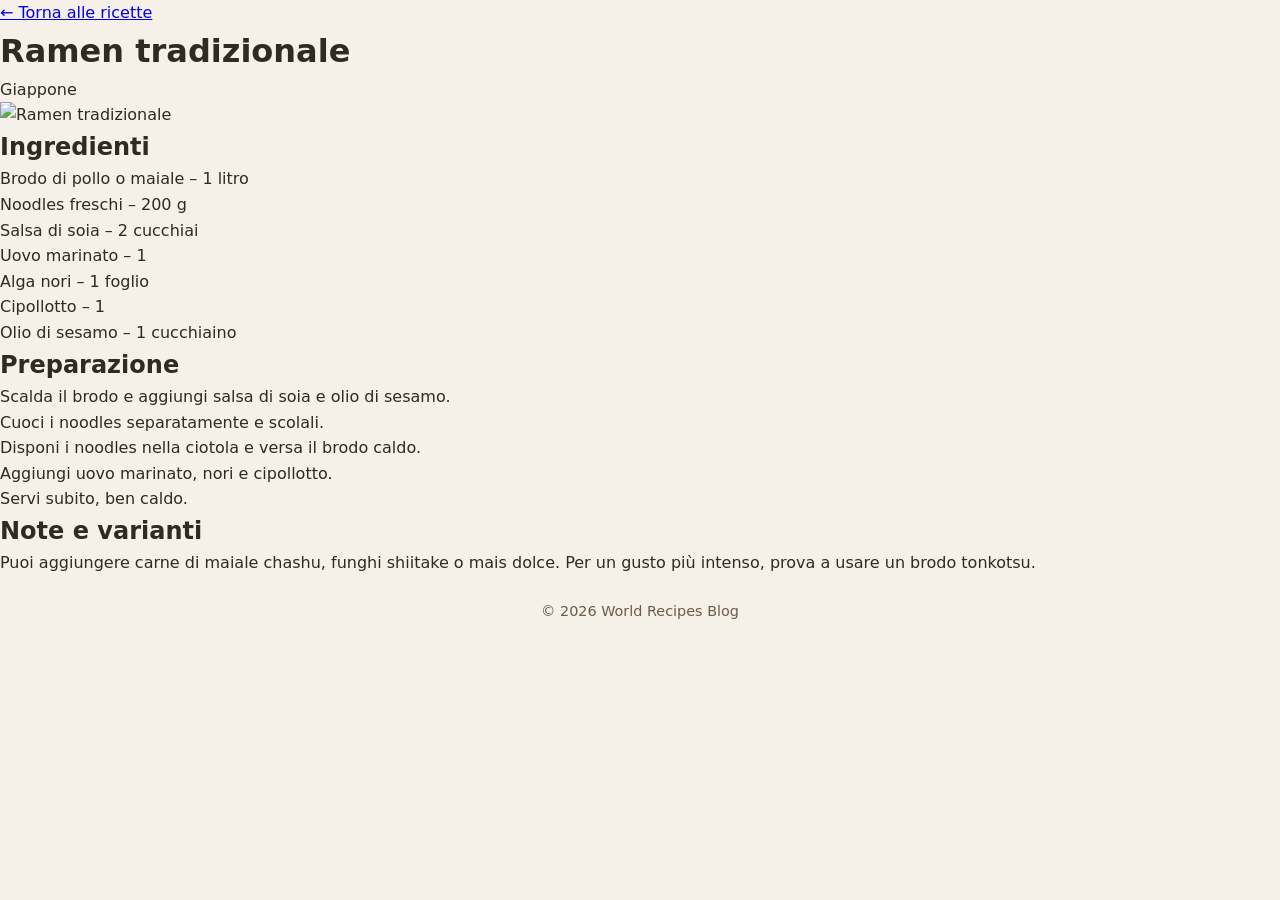
==== ricetta1.html @ a1bd0bc9 "Create ricetta1.html" ====
<!DOCTYPE html>
<html lang="it">
<head>
  <meta charset="UTF-8" />
  <meta name="viewport" content="width=device-width, initial-scale=1.0" />
  <title>Ramen tradizionale – World Recipes Blog</title>
  <link rel="stylesheet" href="styles.css" />
</head>

<body class="pagina-ricetta">

  <header class="header-ricetta">
    <a href="index.html" class="back-link">← Torna alle ricette</a>
    <h1>Ramen tradizionale</h1>
    <p class="sottotitolo-paese">Giappone</p>
  </header>

  <main class="contenuto-ricetta">

    <div class="hero-ricetta">
      <img src="img/ramen.jpg" alt="Ramen tradizionale" />
    </div>

    <section class="box-ricetta">
      <h2>Ingredienti</h2>
      <ul>
        <li>Brodo di pollo o maiale – 1 litro</li>
        <li>Noodles freschi – 200 g</li>
        <li>Salsa di soia – 2 cucchiai</li>
        <li>Uovo marinato – 1</li>
        <li>Alga nori – 1 foglio</li>
        <li>Cipollotto – 1</li>
        <li>Olio di sesamo – 1 cucchiaino</li>
      </ul>
    </section>

    <section class="box-ricetta">
      <h2>Preparazione</h2>
      <ol>
        <li>Scalda il brodo e aggiungi salsa di soia e olio di sesamo.</li>
        <li>Cuoci i noodles separatamente e scolali.</li>
        <li>Disponi i noodles nella ciotola e versa il brodo caldo.</li>
        <li>Aggiungi uovo marinato, nori e cipollotto.</li>
        <li>Servi subito, ben caldo.</li>
      </ol>
    </section>

    <section class="box-ricetta">
      <h2>Note e varianti</h2>
      <p>
        Puoi aggiungere carne di maiale chashu, funghi shiitake o mais dolce.
        Per un gusto più intenso, prova a usare un brodo tonkotsu.
      </p>
    </section>

  </main>

  <footer class="footer">
    <p>© 2026 World Recipes Blog</p>
  </footer>

</body>
</html>
---- styles.css ----
/* Reset semplice */
* {
  margin: 0;
  padding: 0;
  box-sizing: border-box;
}

body {
  font-family: system-ui, -apple-system, BlinkMacSystemFont, "Segoe UI", sans-serif;
  background-color: #f5f0e8; /* beige chiaro */
  color: #2f2a24;            /* marrone scuro */
  line-height: 1.6;
}

/* Hero */
.hero {
  background: linear-gradient(
      rgba(20, 40, 30, 0.6),
      rgba(20, 40, 30, 0.7)
    ),
    url("img/hero-food.jpg") center/cover no-repeat;
  color: #fdfaf4;
  padding: 6rem 1.5rem;
  text-align: center;
}

.hero-content {
  max-width: 800px;
  margin: 0 auto;
}

.hero h1 {
  font-size: 2.8rem;
  letter-spacing: 0.05em;
  margin-bottom: 1rem;
}

.hero p {
  font-size: 1.1rem;
  margin-bottom: 2rem;
}

.btn-primary {
  display: inline-block;
  padding: 0.8rem 1.8rem;
  border-radius: 999px;
  background-color: #2e7d32; /* verde principale */
  color: #fdfaf4;
  text-decoration: none;
  font-weight: 600;
  transition: background-color 0.2s ease, transform 0.2s ease;
}

.btn-primary:hover {
  background-color: #256428;
  transform: translateY(-1px);
}

/* Sezioni */
.section {
  padding: 3.5rem 1.5rem 4rem;
  max-width: 1100px;
  margin: 0 auto;
}

.section h2 {
  font-size: 2rem;
  margin-bottom: 0.5rem;
  text-align: center;
  color: #23402a;
}

.section-subtitle {
  text-align: center;
  margin-bottom: 2.5rem;
  color: #6b5b4b;
}

/* Griglia ricette */
.grid-ricette {
  display: grid;
  grid-template-columns: repeat(auto-fit, minmax(230px, 1fr));
  gap: 1.8rem;
}

.card-ricetta {
  background-color: #fdfaf4;
  border-radius: 14px;
  overflow: hidden;
  box-shadow: 0 10px 25px rgba(0, 0, 0, 0.08);
  transition: transform 0.2s ease, box-shadow 0.2s ease;
}

.card-ricetta a {
  color: inherit;
  text-decoration: none;
  display: block;
  height: 100%;
}

.card-ricetta:hover {
  transform: translateY(-6px);
  box-shadow: 0 16px 35px rgba(0, 0, 0, 0.12);
}

/* Immagine + tag paese */
.card-image-wrapper {
  position: relative;
  overflow: hidden;
}

.card-image-wrapper img {
  width: 100%;
  height: 210px;
  object-fit: cover;
  display: block;
  transition: transform 0.4s ease;
}

.card-ricetta:hover .card-image-wrapper img {
  transform: scale(1.06);
}

.card-tag {
  position: absolute;
  left: 12px;
  bottom: 12px;
  background-color: rgba(46, 125, 50, 0.9);
  color: #fdfaf4;
  padding: 0.25rem 0.7rem;
  border-radius: 999px;
  font-size: 0.8rem;
  font-weight: 600;
}

/* Contenuto card */
.card-content {
  padding: 1.1rem 1.2rem 1.3rem;
}

.card-content h3 {
  font-size: 1.1rem;
  margin-bottom: 0.4rem;
  color: #2f2a24;
}

.card-content p {
  font-size: 0.95rem;
  color: #6b5b4b;
}

/* Footer */
.footer {
  text-align: center;
  padding: 1.5rem 1rem 2rem;
  font-size: 0.9rem;
  color: #6b5b4b;
}

/* Responsivo */
@media (min-width: 900px) {
  .hero {
    text-align: left;
  }

  .hero-content {
    margin-left: 5%;
  }

  .hero h1 {
    font-size: 3.2rem;
  }
}
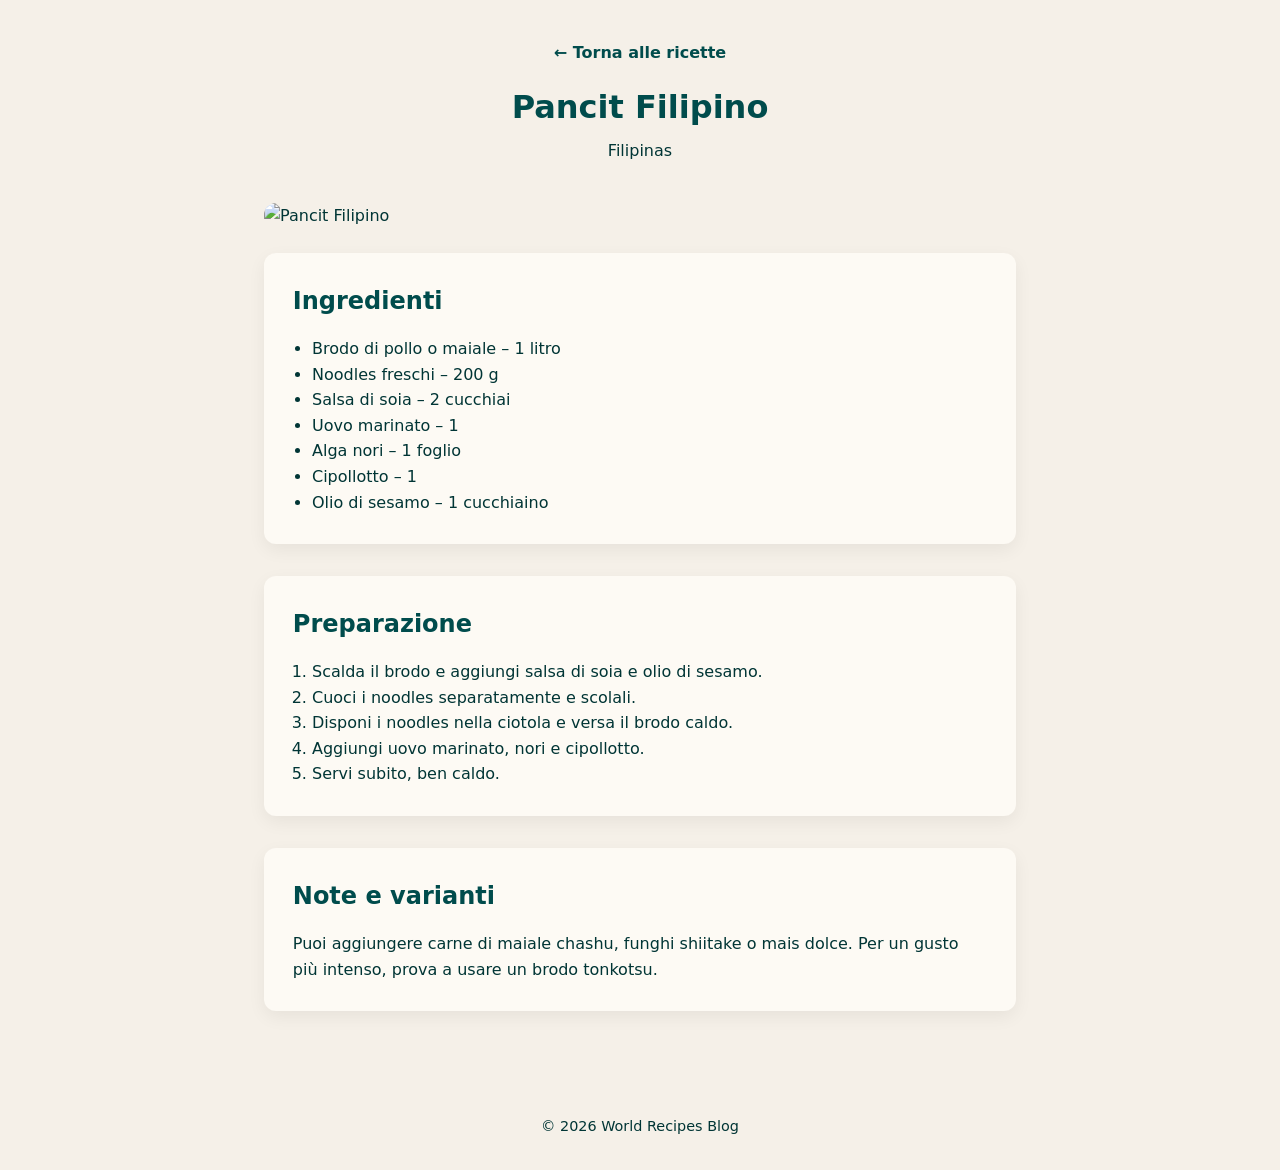
==== commit 466ee9cd: "Update ricetta1.html" ====
--- a/ricetta1.html
+++ b/ricetta1.html
@@ -3,7 +3,7 @@
 <head>
   <meta charset="UTF-8" />
   <meta name="viewport" content="width=device-width, initial-scale=1.0" />
-  <title>Ramen tradizionale – World Recipes Blog</title>
+  <title>Pancit – Recetas del mundo</title>
   <link rel="stylesheet" href="styles.css" />
 </head>
 
@@ -11,14 +11,14 @@
 
   <header class="header-ricetta">
     <a href="index.html" class="back-link">← Torna alle ricette</a>
-    <h1>Ramen tradizionale</h1>
-    <p class="sottotitolo-paese">Giappone</p>
+    <h1>Pancit Filipino</h1>
+    <p class="sottotitolo-paese">Filipinas</p>
   </header>
 
   <main class="contenuto-ricetta">
 
     <div class="hero-ricetta">
-      <img src="img/ramen.jpg" alt="Ramen tradizionale" />
+      <img src="img/ramen.jpg" alt="Pancit Filipino" />
     </div>
 
     <section class="box-ricetta">
--- a/styles.css
+++ b/styles.css
@@ -7,21 +7,17 @@
 
 body {
   font-family: system-ui, -apple-system, BlinkMacSystemFont, "Segoe UI", sans-serif;
-  background-color: #f5f0e8; /* beige chiaro */
-  color: #2f2a24;            /* marrone scuro */
+  background-color: #f5f0e8;
+  color: #003535;
   line-height: 1.6;
 }
 
-/* Hero */
+/* Hero senza gradienti, colore netto */
 .hero {
-  background: linear-gradient(
-      rgba(20, 40, 30, 0.6),
-      rgba(20, 40, 30, 0.7)
-    ),
-    url("img/hero-food.jpg") center/cover no-repeat;
+  background-color: #004c4c;
   color: #fdfaf4;
   padding: 6rem 1.5rem;
-  text-align: center;
+  text-align: center; /* titolo centrato */
 }
 
 .hero-content {
@@ -33,18 +29,20 @@
   font-size: 2.8rem;
   letter-spacing: 0.05em;
   margin-bottom: 1rem;
+  text-align: center; /* centrato */
 }
 
 .hero p {
   font-size: 1.1rem;
   margin-bottom: 2rem;
+  text-align: center;
 }
 
 .btn-primary {
   display: inline-block;
   padding: 0.8rem 1.8rem;
   border-radius: 999px;
-  background-color: #2e7d32; /* verde principale */
+  background-color: #003535;
   color: #fdfaf4;
   text-decoration: none;
   font-weight: 600;
@@ -52,7 +50,7 @@
 }
 
 .btn-primary:hover {
-  background-color: #256428;
+  background-color: #004c4c;
   transform: translateY(-1px);
 }
 
@@ -67,13 +65,13 @@
   font-size: 2rem;
   margin-bottom: 0.5rem;
   text-align: center;
-  color: #23402a;
+  color: #004c4c;
 }
 
 .section-subtitle {
   text-align: center;
   margin-bottom: 2.5rem;
-  color: #6b5b4b;
+  color: #003535;
 }
 
 /* Griglia ricette */
@@ -91,13 +89,6 @@
   transition: transform 0.2s ease, box-shadow 0.2s ease;
 }
 
-.card-ricetta a {
-  color: inherit;
-  text-decoration: none;
-  display: block;
-  height: 100%;
-}
-
 .card-ricetta:hover {
   transform: translateY(-6px);
   box-shadow: 0 16px 35px rgba(0, 0, 0, 0.12);
@@ -113,7 +104,6 @@
   width: 100%;
   height: 210px;
   object-fit: cover;
-  display: block;
   transition: transform 0.4s ease;
 }
 
@@ -125,7 +115,7 @@
   position: absolute;
   left: 12px;
   bottom: 12px;
-  background-color: rgba(46, 125, 50, 0.9);
+  background-color: #004c4c;
   color: #fdfaf4;
   padding: 0.25rem 0.7rem;
   border-radius: 999px;
@@ -141,12 +131,12 @@
 .card-content h3 {
   font-size: 1.1rem;
   margin-bottom: 0.4rem;
-  color: #2f2a24;
+  color: #003535;
 }
 
 .card-content p {
   font-size: 0.95rem;
-  color: #6b5b4b;
+  color: #004c4c;
 }
 
 /* Footer */
@@ -154,20 +144,72 @@
   text-align: center;
   padding: 1.5rem 1rem 2rem;
   font-size: 0.9rem;
-  color: #6b5b4b;
-}
-
-/* Responsivo */
-@media (min-width: 900px) {
-  .hero {
-    text-align: left;
-  }
-
-  .hero-content {
-    margin-left: 5%;
-  }
-
-  .hero h1 {
-    font-size: 3.2rem;
-  }
-}
+  color: #003535;
+}
+
+/* Pagina ricetta */
+.pagina-ricetta {
+  background-color: #f5f0e8;
+}
+
+.header-ricetta {
+  text-align: center;
+  padding: 2.5rem 1rem 1rem;
+}
+
+.back-link {
+  display: inline-block;
+  margin-bottom: 1rem;
+  color: #004c4c;
+  text-decoration: none;
+  font-weight: 600;
+}
+
+.back-link:hover {
+  text-decoration: underline;
+}
+
+.header-ricetta h1 {
+  font-size: 2rem;
+  color: #004c4c;
+  text-align: center;
+}
+
+.sottotitolo-paese {
+  color: #003535;
+  margin-top: 0.3rem;
+}
+
+.hero-ricetta img {
+  width: 100%;
+  max-height: 380px;
+  object-fit: cover;
+  border-radius: 12px;
+  margin: 1.5rem 0;
+}
+
+.contenuto-ricetta {
+  max-width: 800px;
+  margin: 0 auto;
+  padding: 0 1.5rem 3rem;
+}
+
+.box-ricetta {
+  background-color: #fdfaf4;
+  padding: 1.8rem;
+  margin-bottom: 2rem;
+  border-radius: 12px;
+  box-shadow: 0 6px 18px rgba(0, 0, 0, 0.06);
+}
+
+.box-ricetta h2 {
+  margin-bottom: 1rem;
+  color: #004c4c;
+}
+
+.box-ricetta ul,
+.box-ricetta ol {
+  margin-left: 1.2rem;
+  color: #003535;
+  line-height: 1.6;
+}
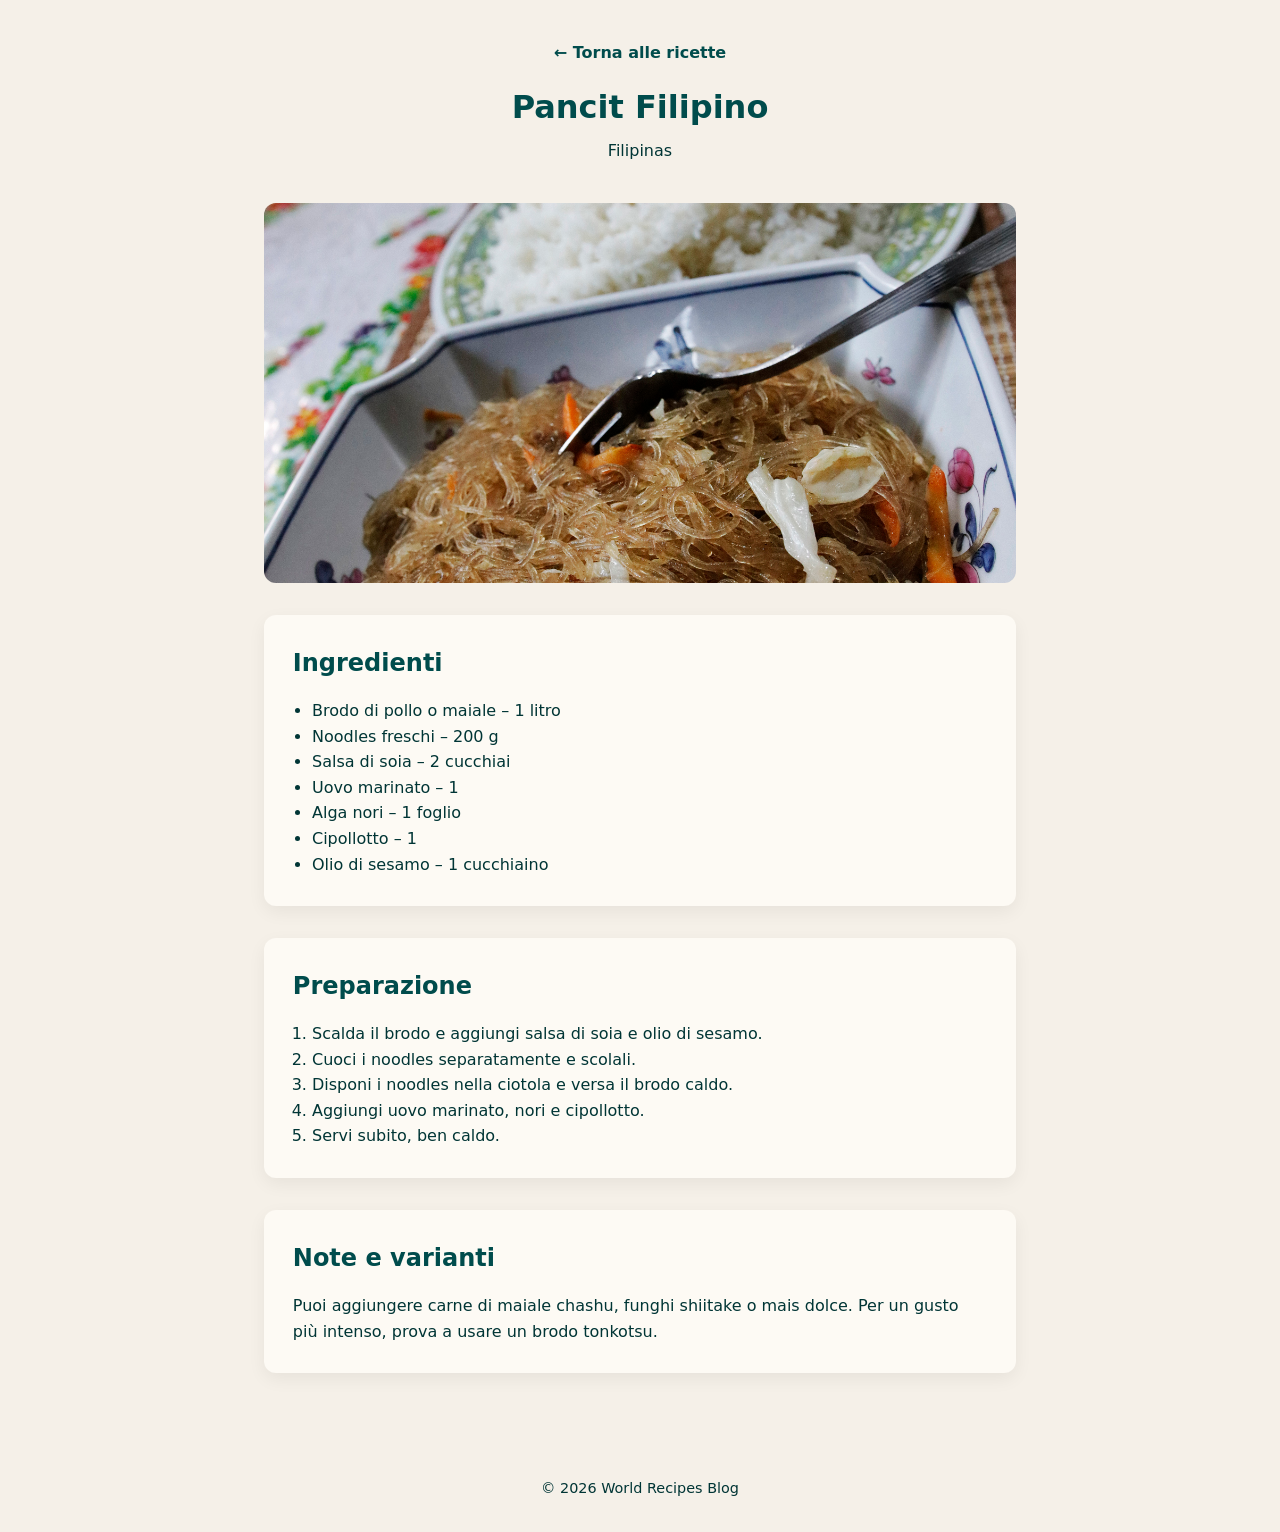
==== commit 9cd1c96e: "Update ricetta1.html" ====
--- a/ricetta1.html
+++ b/ricetta1.html
@@ -18,7 +18,7 @@
   <main class="contenuto-ricetta">
 
     <div class="hero-ricetta">
-      <img src="img/ramen.jpg" alt="Pancit Filipino" />
+      <img src="Images/pancit.jpg" alt="Pancit Filipino" />
     </div>
 
     <section class="box-ricetta">
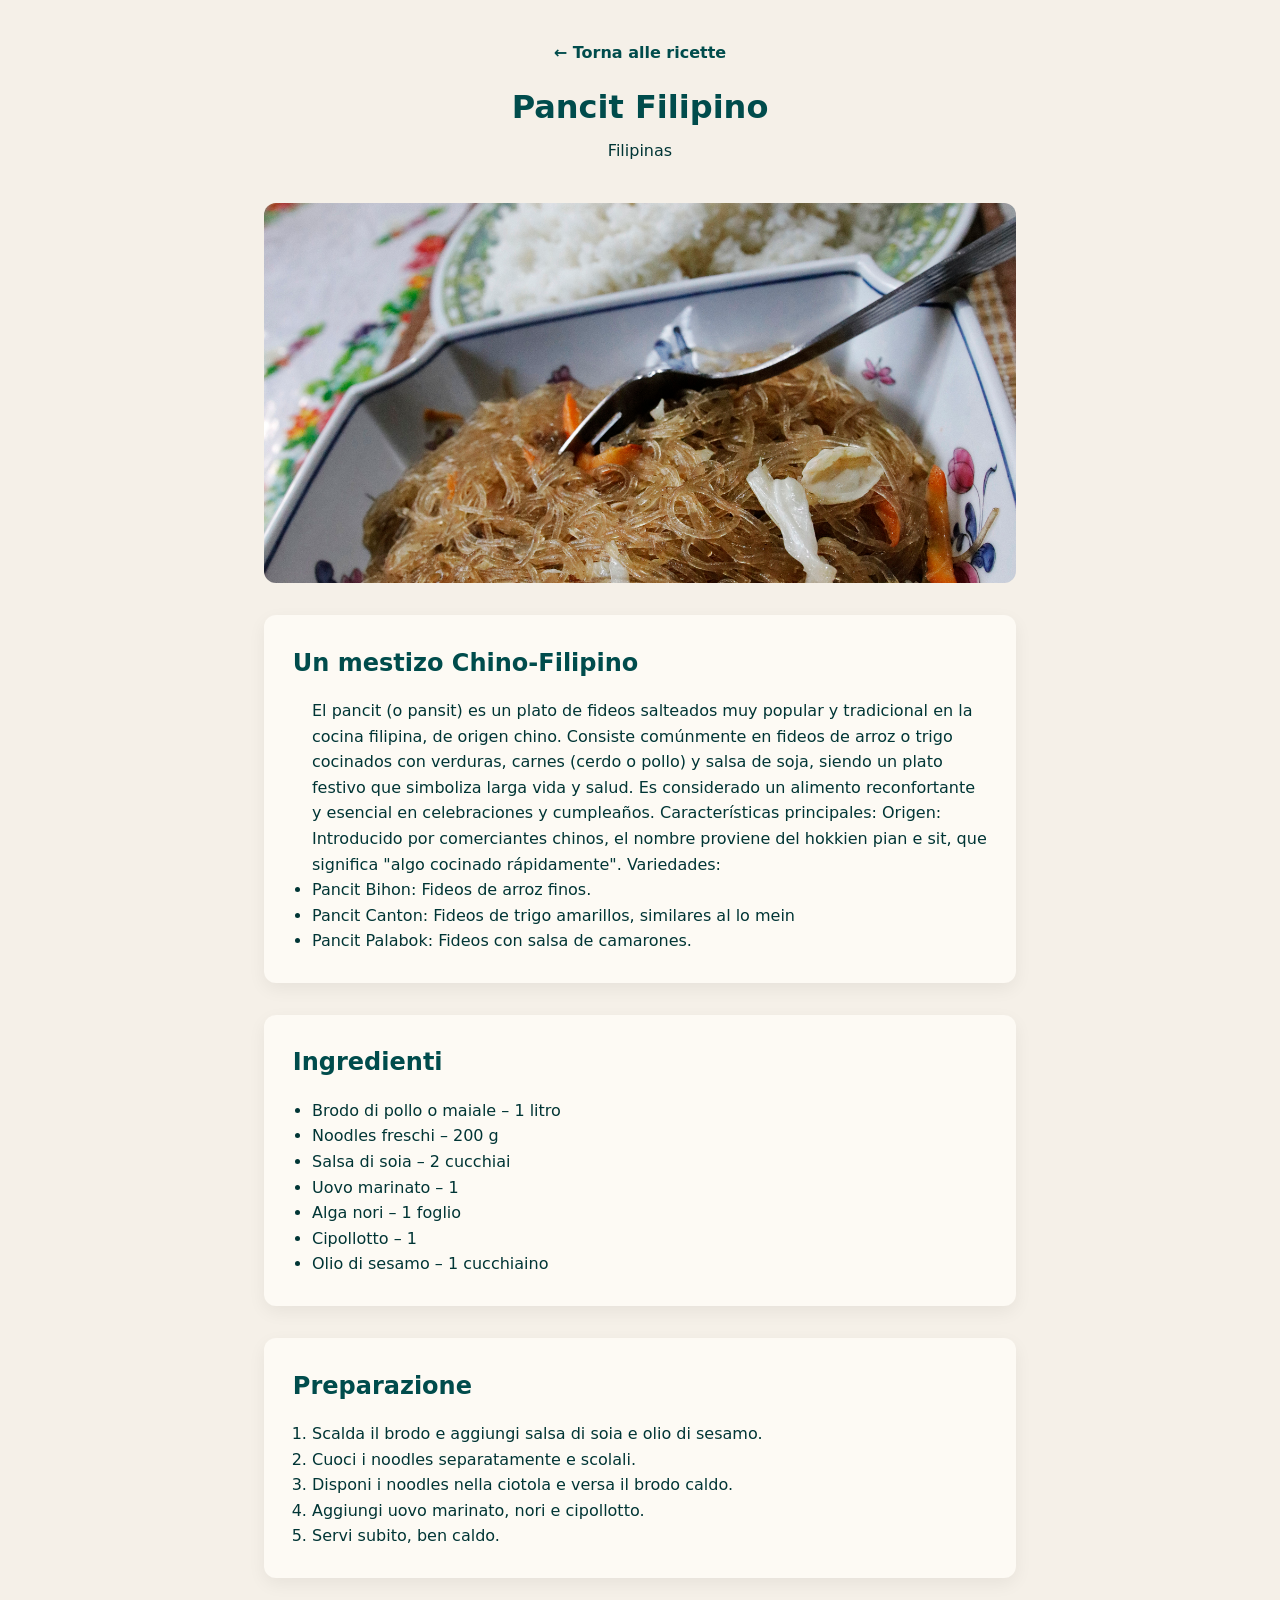
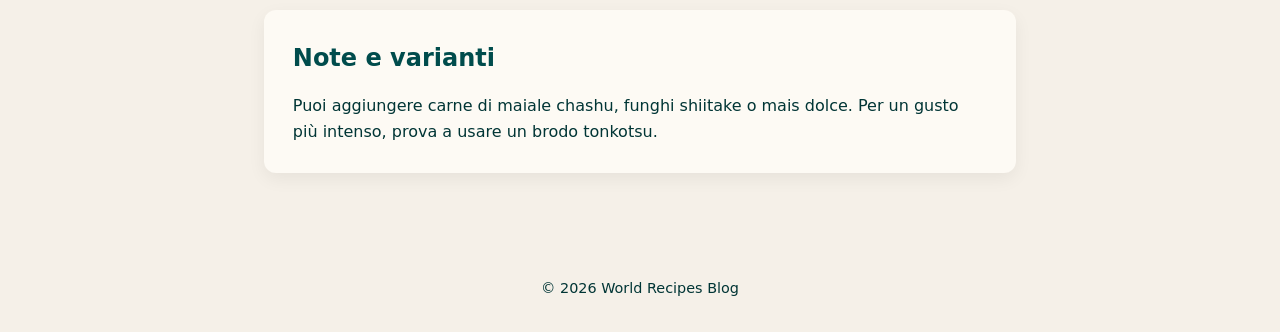
==== commit 34c8f091: "Update ricetta1.html" ====
--- a/ricetta1.html
+++ b/ricetta1.html
@@ -20,7 +20,24 @@
     <div class="hero-ricetta">
       <img src="Images/pancit.jpg" alt="Pancit Filipino" />
     </div>
-
+    
+    <section class="box-ricetta">
+        <h2>Un mestizo Chino-Filipino</h2>
+      <ul>
+        <p> El pancit (o pansit) es un plato de fideos salteados muy popular y tradicional en la cocina filipina, de origen chino.
+          Consiste comúnmente en fideos de arroz o trigo cocinados con verduras, carnes (cerdo o pollo) y salsa de soja, siendo un plato festivo que simboliza larga vida y salud.
+          Es considerado un alimento reconfortante y esencial en celebraciones y cumpleaños.
+          
+          Características principales:
+          Origen: Introducido por comerciantes chinos, el nombre proviene del hokkien pian e sit, que significa "algo cocinado rápidamente".
+          Variedades:
+          <li>Pancit Bihon: Fideos de arroz finos.</li>
+          <li>Pancit Canton: Fideos de trigo amarillos, similares al lo mein</li>
+          <li>Pancit Palabok: Fideos con salsa de camarones.</li>
+        <p>
+      </ul>
+    </section>
+    
     <section class="box-ricetta">
       <h2>Ingredienti</h2>
       <ul>
